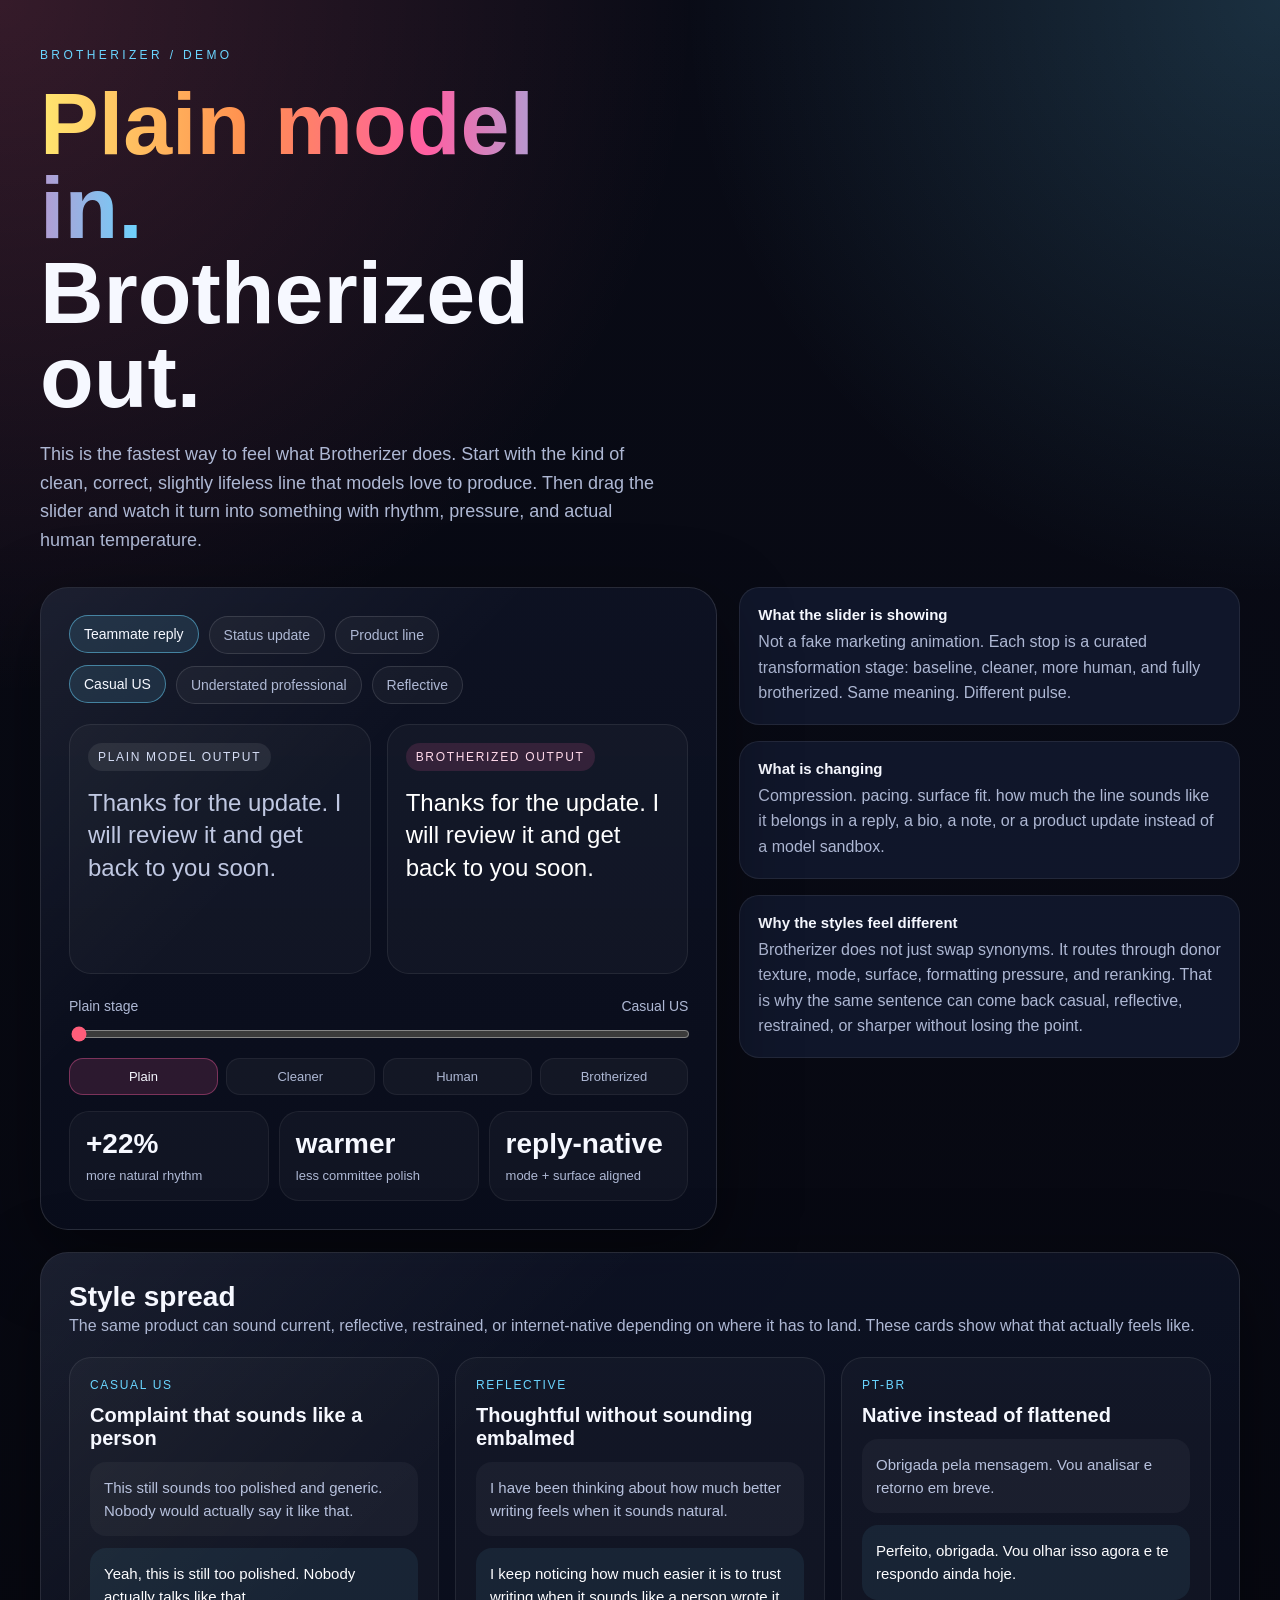
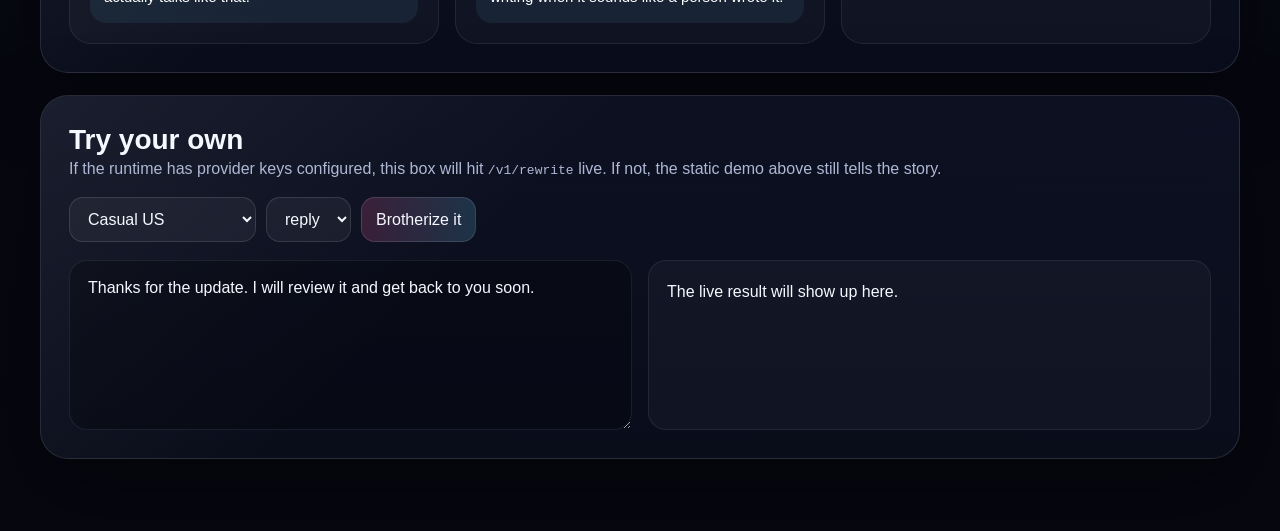
==== brotherizer_assets/demo/index.html @ 646d1b22 "Add a /demo route that shows Brotherizer instead of just describing it Brotherizer had strong docs, " ====
<!doctype html>
<html lang="en">
  <head>
    <meta charset="utf-8" />
    <meta name="viewport" content="width=device-width, initial-scale=1" />
    <title>Brotherizer Demo</title>
    <style>
      :root {
        --bg: #080914;
        --panel: rgba(14, 19, 37, 0.86);
        --panel-2: rgba(20, 28, 52, 0.72);
        --line: rgba(255, 255, 255, 0.12);
        --text: #f6f8ff;
        --muted: #aeb8d4;
        --warm: #ff9a47;
        --hot: #ff5d7a;
        --cool: #6ad5ff;
        --lime: #9ff59f;
        --shadow: 0 24px 80px rgba(0, 0, 0, 0.4);
      }

      * {
        box-sizing: border-box;
      }

      body {
        margin: 0;
        font-family: "Avenir Next", "Segoe UI Variable", "SF Pro Display", sans-serif;
        color: var(--text);
        background:
          radial-gradient(circle at top left, rgba(255, 99, 132, 0.18), transparent 28%),
          radial-gradient(circle at top right, rgba(106, 213, 255, 0.18), transparent 24%),
          linear-gradient(180deg, #090b16 0%, #06070f 100%);
        min-height: 100vh;
      }

      .shell {
        width: min(1200px, calc(100vw - 32px));
        margin: 0 auto;
        padding: 48px 0 72px;
      }

      .hero {
        display: grid;
        gap: 20px;
        margin-bottom: 32px;
      }

      .eyebrow {
        letter-spacing: 0.28em;
        text-transform: uppercase;
        font-size: 12px;
        color: var(--cool);
      }

      h1 {
        font-size: clamp(42px, 7vw, 88px);
        line-height: 0.96;
        margin: 0;
        max-width: 11ch;
      }

      .gradient {
        background: linear-gradient(90deg, #ffe66f 0%, #ff8f4f 35%, #ff5fa2 65%, #6ad5ff 100%);
        -webkit-background-clip: text;
        background-clip: text;
        color: transparent;
      }

      .lede {
        max-width: 62ch;
        color: var(--muted);
        font-size: 18px;
        line-height: 1.6;
        margin: 0;
      }

      .grid {
        display: grid;
        gap: 22px;
      }

      .hero-grid {
        grid-template-columns: 1.15fr 0.85fr;
        align-items: start;
      }

      .panel {
        position: relative;
        overflow: hidden;
        background: linear-gradient(180deg, var(--panel) 0%, rgba(10, 14, 28, 0.94) 100%);
        border: 1px solid var(--line);
        border-radius: 28px;
        box-shadow: var(--shadow);
      }

      .panel::before {
        content: "";
        position: absolute;
        inset: 0;
        background: linear-gradient(135deg, rgba(255,255,255,0.06), transparent 38%);
        pointer-events: none;
      }

      .panel-body {
        position: relative;
        padding: 28px;
        z-index: 1;
      }

      .toolbar,
      .style-row,
      .metrics,
      .playground-controls {
        display: flex;
        flex-wrap: wrap;
        gap: 10px;
      }

      .chip {
        border: 1px solid var(--line);
        background: rgba(255,255,255,0.04);
        color: var(--muted);
        padding: 10px 14px;
        border-radius: 999px;
        font-size: 14px;
        cursor: pointer;
        transition: 160ms ease;
      }

      .chip:hover,
      .chip.active {
        color: var(--text);
        border-color: rgba(106, 213, 255, 0.5);
        background: rgba(106, 213, 255, 0.12);
        transform: translateY(-1px);
      }

      .comparison {
        display: grid;
        grid-template-columns: repeat(2, minmax(0, 1fr));
        gap: 16px;
        margin-top: 20px;
      }

      .copy-card {
        min-height: 250px;
        border: 1px solid rgba(255,255,255,0.08);
        background: rgba(255,255,255,0.03);
        border-radius: 22px;
        padding: 18px;
      }

      .copy-label {
        display: inline-block;
        padding: 7px 10px;
        border-radius: 999px;
        font-size: 12px;
        text-transform: uppercase;
        letter-spacing: 0.14em;
        margin-bottom: 16px;
      }

      .copy-label.before {
        background: rgba(255,255,255,0.08);
        color: #d5ddf5;
      }

      .copy-label.after {
        background: rgba(255, 95, 162, 0.14);
        color: #ffd9ea;
      }

      .copy-text {
        font-size: 24px;
        line-height: 1.35;
        margin: 0;
        white-space: pre-wrap;
      }

      .copy-text.before {
        color: #c0c8e2;
      }

      .copy-text.after {
        color: #ffffff;
      }

      .stage-wrap {
        margin-top: 24px;
      }

      .stage-meta {
        display: flex;
        justify-content: space-between;
        align-items: center;
        gap: 16px;
        margin-bottom: 10px;
        font-size: 14px;
        color: var(--muted);
      }

      input[type="range"] {
        width: 100%;
        accent-color: var(--hot);
      }

      .stage-pills {
        display: grid;
        grid-template-columns: repeat(4, minmax(0, 1fr));
        gap: 8px;
        margin-top: 12px;
      }

      .stage-pill {
        text-align: center;
        padding: 10px 8px;
        border-radius: 14px;
        background: rgba(255,255,255,0.04);
        border: 1px solid rgba(255,255,255,0.06);
        color: var(--muted);
        font-size: 13px;
      }

      .stage-pill.active {
        color: var(--text);
        background: rgba(255, 95, 162, 0.14);
        border-color: rgba(255, 95, 162, 0.38);
      }

      .metrics {
        margin-top: 16px;
      }

      .metric {
        flex: 1 1 0;
        min-width: 120px;
        padding: 16px;
        border-radius: 20px;
        background: rgba(255,255,255,0.03);
        border: 1px solid rgba(255,255,255,0.06);
      }

      .metric strong {
        display: block;
        font-size: 28px;
        margin-bottom: 6px;
        color: var(--text);
      }

      .metric span {
        color: var(--muted);
        font-size: 13px;
      }

      .aside-copy {
        display: grid;
        gap: 16px;
      }

      .aside-copy h2,
      .gallery h2,
      .playground h2 {
        margin: 0;
        font-size: 28px;
      }

      .aside-copy p,
      .gallery p,
      .playground p {
        margin: 0;
        color: var(--muted);
        line-height: 1.6;
      }

      .signal-card {
        padding: 18px;
        border-radius: 20px;
        background: var(--panel-2);
        border: 1px solid rgba(255,255,255,0.08);
      }

      .signal-card strong {
        display: block;
        font-size: 15px;
        margin-bottom: 6px;
      }

      .gallery-grid {
        display: grid;
        grid-template-columns: repeat(3, minmax(0, 1fr));
        gap: 16px;
        margin-top: 18px;
      }

      .gallery-card {
        padding: 20px;
        border-radius: 22px;
        border: 1px solid rgba(255,255,255,0.08);
        background: rgba(255,255,255,0.03);
      }

      .gallery-card .mode {
        color: var(--cool);
        text-transform: uppercase;
        letter-spacing: 0.14em;
        font-size: 12px;
      }

      .gallery-card h3 {
        margin: 12px 0 10px;
        font-size: 20px;
      }

      .gallery-card .baseline,
      .gallery-card .result {
        padding: 14px;
        border-radius: 16px;
        margin-top: 12px;
        font-size: 15px;
        line-height: 1.55;
      }

      .gallery-card .baseline {
        background: rgba(255,255,255,0.04);
        color: #b7c1dd;
      }

      .gallery-card .result {
        background: rgba(106, 213, 255, 0.08);
        color: #fdfdff;
      }

      .playground-grid {
        display: grid;
        grid-template-columns: 1fr 1fr;
        gap: 16px;
        margin-top: 18px;
      }

      textarea {
        width: 100%;
        min-height: 170px;
        resize: vertical;
        padding: 18px;
        border-radius: 18px;
        border: 1px solid rgba(255,255,255,0.08);
        background: rgba(0,0,0,0.24);
        color: var(--text);
        font: inherit;
      }

      select,
      button {
        border-radius: 14px;
        border: 1px solid rgba(255,255,255,0.12);
        background: rgba(255,255,255,0.05);
        color: var(--text);
        padding: 12px 14px;
        font: inherit;
      }

      button {
        background: linear-gradient(90deg, rgba(255,95,162,0.18), rgba(106,213,255,0.18));
        cursor: pointer;
      }

      button:hover {
        transform: translateY(-1px);
      }

      .playground-output {
        min-height: 170px;
        padding: 18px;
        border-radius: 18px;
        border: 1px solid rgba(255,255,255,0.08);
        background: rgba(255,255,255,0.03);
        white-space: pre-wrap;
        line-height: 1.6;
      }

      .flash {
        animation: pulse 320ms ease;
      }

      @keyframes pulse {
        0% { transform: translateY(6px); opacity: 0.45; }
        100% { transform: translateY(0); opacity: 1; }
      }

      @media (max-width: 980px) {
        .hero-grid,
        .comparison,
        .playground-grid,
        .gallery-grid {
          grid-template-columns: 1fr;
        }

        .shell {
          width: min(100vw - 20px, 100%);
          padding: 28px 0 56px;
        }
      }
    </style>
  </head>
  <body>
    <main class="shell">
      <section class="hero">
        <div class="eyebrow">Brotherizer / Demo</div>
        <h1><span class="gradient">Plain model in.</span> Brotherized out.</h1>
        <p class="lede">
          This is the fastest way to feel what Brotherizer does. Start with the kind of clean, correct, slightly lifeless line that models love to produce. Then drag the slider and watch it turn into something with rhythm, pressure, and actual human temperature.
        </p>
      </section>

      <section class="grid hero-grid">
        <article class="panel">
          <div class="panel-body">
            <div class="toolbar" id="example-tabs"></div>
            <div class="style-row" id="style-tabs" style="margin-top: 12px;"></div>

            <div class="comparison">
              <div class="copy-card">
                <span class="copy-label before">Plain model output</span>
                <p class="copy-text before" id="before-text"></p>
              </div>
              <div class="copy-card">
                <span class="copy-label after">Brotherized output</span>
                <p class="copy-text after flash" id="after-text"></p>
              </div>
            </div>

            <div class="stage-wrap">
              <div class="stage-meta">
                <span id="stage-label">Stage 1 / 4</span>
                <span id="style-caption">Casual US</span>
              </div>
              <input id="intensity" type="range" min="0" max="3" step="1" value="0" />
              <div class="stage-pills" id="stage-pills"></div>
            </div>

            <div class="metrics">
              <div class="metric">
                <strong id="metric-rhythm">+18%</strong>
                <span>more natural rhythm</span>
              </div>
              <div class="metric">
                <strong id="metric-heat">warmer</strong>
                <span>less committee polish</span>
              </div>
              <div class="metric">
                <strong id="metric-style">on-voice</strong>
                <span>mode + surface aligned</span>
              </div>
            </div>
          </div>
        </article>

        <aside class="aside-copy">
          <div class="signal-card">
            <strong>What the slider is showing</strong>
            <p>Not a fake marketing animation. Each stop is a curated transformation stage: baseline, cleaner, more human, and fully brotherized. Same meaning. Different pulse.</p>
          </div>
          <div class="signal-card">
            <strong>What is changing</strong>
            <p>Compression. pacing. surface fit. how much the line sounds like it belongs in a reply, a bio, a note, or a product update instead of a model sandbox.</p>
          </div>
          <div class="signal-card">
            <strong>Why the styles feel different</strong>
            <p>Brotherizer does not just swap synonyms. It routes through donor texture, mode, surface, formatting pressure, and reranking. That is why the same sentence can come back casual, reflective, restrained, or sharper without losing the point.</p>
          </div>
        </aside>
      </section>

      <section class="panel gallery" style="margin-top: 22px;">
        <div class="panel-body">
          <h2>Style spread</h2>
          <p>The same product can sound current, reflective, restrained, or internet-native depending on where it has to land. These cards show what that actually feels like.</p>
          <div class="gallery-grid" id="gallery-grid"></div>
        </div>
      </section>

      <section class="panel playground" style="margin-top: 22px;">
        <div class="panel-body">
          <h2>Try your own</h2>
          <p>If the runtime has provider keys configured, this box will hit <code>/v1/rewrite</code> live. If not, the static demo above still tells the story.</p>
          <div class="playground-controls" style="margin-top: 16px;">
            <select id="playground-mode">
              <option value="casual_us_human_mode">Casual US</option>
              <option value="en_reflective_human_mode">Reflective English</option>
              <option value="british_professional_human_mode">British Professional</option>
              <option value="ptbr_twitter_mode">PT-BR Twitter</option>
            </select>
            <select id="playground-surface">
              <option value="reply">reply</option>
              <option value="post">post</option>
              <option value="note">note</option>
              <option value="bio">bio</option>
            </select>
            <button id="playground-submit">Brotherize it</button>
          </div>
          <div class="playground-grid">
            <textarea id="playground-input">Thanks for the update. I will review it and get back to you soon.</textarea>
            <div class="playground-output" id="playground-output">The live result will show up here.</div>
          </div>
        </div>
      </section>
    </main>

    <script>
      const DEMOS = [
        {
          id: "reply",
          label: "Teammate reply",
          styles: {
            casual: {
              label: "Casual US",
              metrics: ["+22%", "warmer", "reply-native"],
              stages: [
                "Thanks for the update. I will review it and get back to you soon.",
                "Thanks for the update. I'll review it and get back to you soon.",
                "Thanks for sending that over. I'll take a look and get back to you today.",
                "Got it, thanks. I'll dig in and circle back with something useful today."
              ]
            },
            pro: {
              label: "Understated professional",
              metrics: ["+11%", "calmer", "cleaner"],
              stages: [
                "Thanks for the update. I will review it and get back to you soon.",
                "Thanks for the update. I'll review it and get back to you shortly.",
                "Thanks for sending this through. I'll review it and come back with a clear response shortly.",
                "Thanks for sending this over. I'll take a proper look and come back with something clear and useful shortly."
              ]
            },
            reflective: {
              label: "Reflective",
              metrics: ["+15%", "softer", "note-like"],
              stages: [
                "Thanks for the update. I will review it and get back to you soon.",
                "Thanks for the update. I'll sit with it for a bit and come back to you soon.",
                "Thanks for sending this through. I'll spend a little time with it and come back to you properly.",
                "Thanks for sending this over. I'll spend some time with it and come back once I've got something more considered."
              ]
            }
          }
        },
        {
          id: "status",
          label: "Status update",
          styles: {
            pro: {
              label: "Professional",
              metrics: ["+14%", "clearer", "leadership-safe"],
              stages: [
                "The project is progressing as expected and remains on schedule.",
                "The project is progressing on schedule and remains in good shape.",
                "We're on track, and the next milestone is still where we expected it to be.",
                "Progress is steady, and nothing has moved the timeline off course."
              ]
            },
            casual: {
              label: "Direct",
              metrics: ["+19%", "sharper", "less brochure"],
              stages: [
                "The project is progressing as expected and remains on schedule.",
                "The project is moving fine and it's still on schedule.",
                "We're still on track. Nothing has really knocked the timeline around.",
                "We're on track, and the timeline still looks clean."
              ]
            },
            reflective: {
              label: "Reflective",
              metrics: ["+10%", "warmer", "less corporate"],
              stages: [
                "The project is progressing as expected and remains on schedule.",
                "The project is moving the way we hoped, and the schedule is still holding.",
                "The work is moving well, and the timeline still feels steady.",
                "There's a good rhythm to it right now, and the schedule is still holding together."
              ]
            }
          }
        },
        {
          id: "product",
          label: "Product line",
          styles: {
            casual: {
              label: "Product punch",
              metrics: ["+26%", "more alive", "demo-ready"],
              stages: [
                "This tool helps improve text quality across different use cases.",
                "This tool helps text read better across different use cases.",
                "Brotherizer helps text sound less generic and more like someone actually meant it.",
                "It takes the sentence that felt a little dead and gives it a pulse again."
              ]
            },
            pro: {
              label: "Professional",
              metrics: ["+17%", "clearer", "buyer-safe"],
              stages: [
                "This tool helps improve text quality across different use cases.",
                "This tool helps improve how text reads across different use cases.",
                "Brotherizer helps text sound less generic and more deliberate across the surfaces that matter.",
                "Same meaning. Better voice. Less committee, more human."
              ]
            },
            ptbr: {
              label: "PT-BR",
              metrics: ["+24%", "mais vivo", "mais nativo"],
              stages: [
                "Esta ferramenta ajuda a melhorar a qualidade do texto em diferentes contextos.",
                "Essa ferramenta ajuda o texto a soar melhor em diferentes contextos.",
                "O Brotherizer faz o texto soar menos generico e mais como algo que alguem realmente quis dizer.",
                "Mesma ideia. Mais voz. Menos cara de comite, mais cara de gente."
              ]
            }
          }
        }
      ];

      const GALLERY = [
        {
          mode: "Casual US",
          title: "Complaint that sounds like a person",
          baseline: "This still sounds too polished and generic. Nobody would actually say it like that.",
          result: "Yeah, this is still too polished. Nobody actually talks like that."
        },
        {
          mode: "Reflective",
          title: "Thoughtful without sounding embalmed",
          baseline: "I have been thinking about how much better writing feels when it sounds natural.",
          result: "I keep noticing how much easier it is to trust writing when it sounds like a person wrote it."
        },
        {
          mode: "PT-BR",
          title: "Native instead of flattened",
          baseline: "Obrigada pela mensagem. Vou analisar e retorno em breve.",
          result: "Perfeito, obrigada. Vou olhar isso agora e te respondo ainda hoje."
        }
      ];

      const stageNames = ["Plain", "Cleaner", "Human", "Brotherized"];
      let exampleIndex = 0;
      let styleKey = "casual";
      let stageIndex = 0;

      const exampleTabs = document.getElementById("example-tabs");
      const styleTabs = document.getElementById("style-tabs");
      const beforeText = document.getElementById("before-text");
      const afterText = document.getElementById("after-text");
      const slider = document.getElementById("intensity");
      const stageLabel = document.getElementById("stage-label");
      const styleCaption = document.getElementById("style-caption");
      const stagePills = document.getElementById("stage-pills");
      const galleryGrid = document.getElementById("gallery-grid");
      const metricRhythm = document.getElementById("metric-rhythm");
      const metricHeat = document.getElementById("metric-heat");
      const metricStyle = document.getElementById("metric-style");

      function renderExampleTabs() {
        exampleTabs.innerHTML = "";
        DEMOS.forEach((demo, index) => {
          const button = document.createElement("button");
          button.className = "chip" + (index === exampleIndex ? " active" : "");
          button.textContent = demo.label;
          button.onclick = () => {
            exampleIndex = index;
            styleKey = Object.keys(DEMOS[exampleIndex].styles)[0];
            stageIndex = 0;
            slider.value = "0";
            render();
          };
          exampleTabs.appendChild(button);
        });
      }

      function renderStyleTabs() {
        styleTabs.innerHTML = "";
        const styles = DEMOS[exampleIndex].styles;
        Object.entries(styles).forEach(([key, value]) => {
          const button = document.createElement("button");
          button.className = "chip" + (key === styleKey ? " active" : "");
          button.textContent = value.label;
          button.onclick = () => {
            styleKey = key;
            stageIndex = 0;
            slider.value = "0";
            render();
          };
          styleTabs.appendChild(button);
        });
      }

      function renderStagePills() {
        stagePills.innerHTML = "";
        stageNames.forEach((name, index) => {
          const div = document.createElement("div");
          div.className = "stage-pill" + (index === stageIndex ? " active" : "");
          div.textContent = name;
          stagePills.appendChild(div);
        });
      }

      function renderGallery() {
        galleryGrid.innerHTML = "";
        GALLERY.forEach((card) => {
          const article = document.createElement("article");
          article.className = "gallery-card";
          article.innerHTML = `
            <div class="mode">${card.mode}</div>
            <h3>${card.title}</h3>
            <div class="baseline">${card.baseline}</div>
            <div class="result">${card.result}</div>
          `;
          galleryGrid.appendChild(article);
        });
      }

      function render() {
        const demo = DEMOS[exampleIndex];
        const style = demo.styles[styleKey];
        const baseline = style.stages[0];
        const current = style.stages[stageIndex];

        renderExampleTabs();
        renderStyleTabs();
        renderStagePills();
        beforeText.textContent = baseline;
        afterText.classList.remove("flash");
        void afterText.offsetWidth;
        afterText.textContent = current;
        afterText.classList.add("flash");
        stageLabel.textContent = `${stageNames[stageIndex]} stage`;
        styleCaption.textContent = style.label;
        metricRhythm.textContent = style.metrics[0];
        metricHeat.textContent = style.metrics[1];
        metricStyle.textContent = style.metrics[2];
      }

      slider.addEventListener("input", (event) => {
        stageIndex = Number(event.target.value);
        render();
      });

      renderGallery();
      render();

      const submit = document.getElementById("playground-submit");
      const input = document.getElementById("playground-input");
      const mode = document.getElementById("playground-mode");
      const surface = document.getElementById("playground-surface");
      const output = document.getElementById("playground-output");

      submit.addEventListener("click", async () => {
        output.textContent = "Brotherizing...";
        try {
          const response = await fetch("/v1/rewrite", {
            method: "POST",
            headers: { "Content-Type": "application/json" },
            body: JSON.stringify({
              text: input.value,
              mode: mode.value,
              surface_mode: surface.value,
              candidate_count: 3,
              use_xai_judge: false
            })
          });
          const data = await response.json();
          if (!response.ok) {
            output.textContent = data?.error?.message || "Live Brotherizer call failed.";
            return;
          }
          output.textContent = data.winner?.text || "No rewrite returned.";
        } catch (error) {
          output.textContent = "Live rewrite unavailable right now. The curated demo above still shows the product shape.";
        }
      });
    </script>
  </body>
</html>
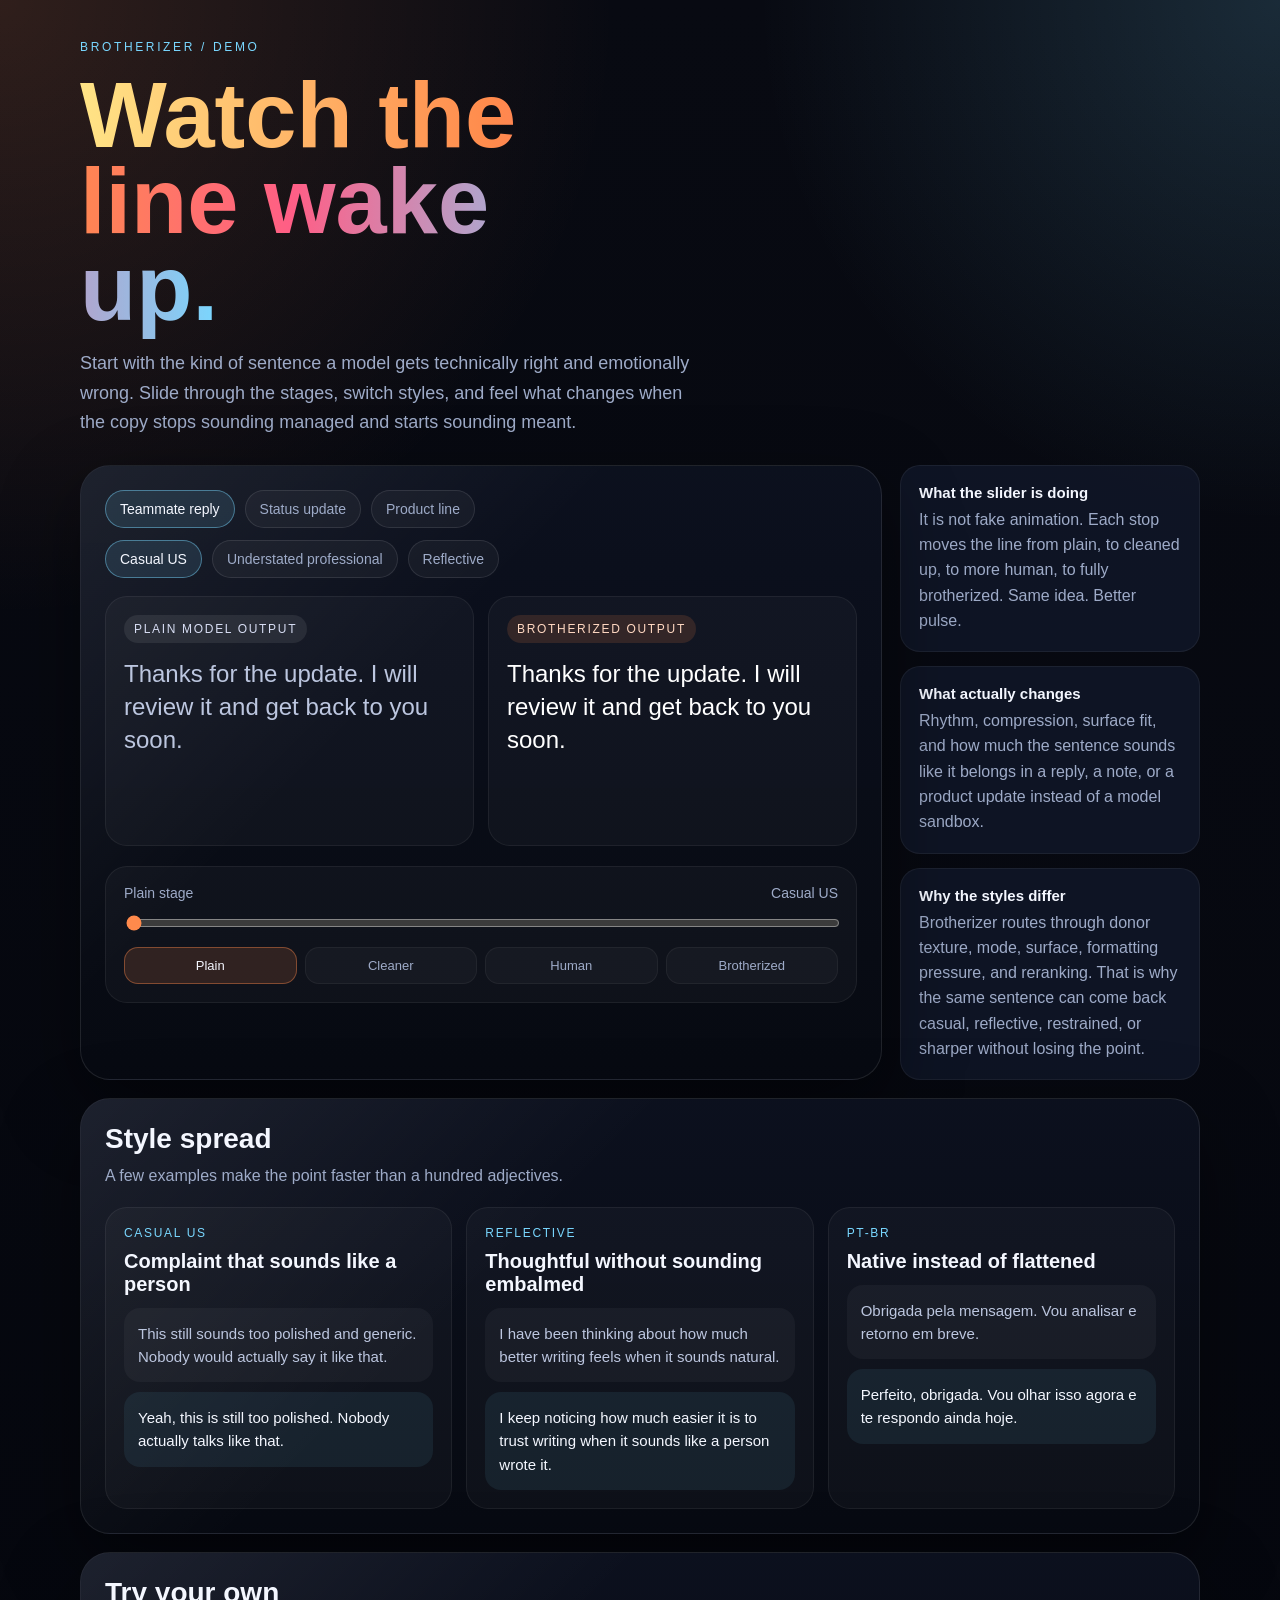
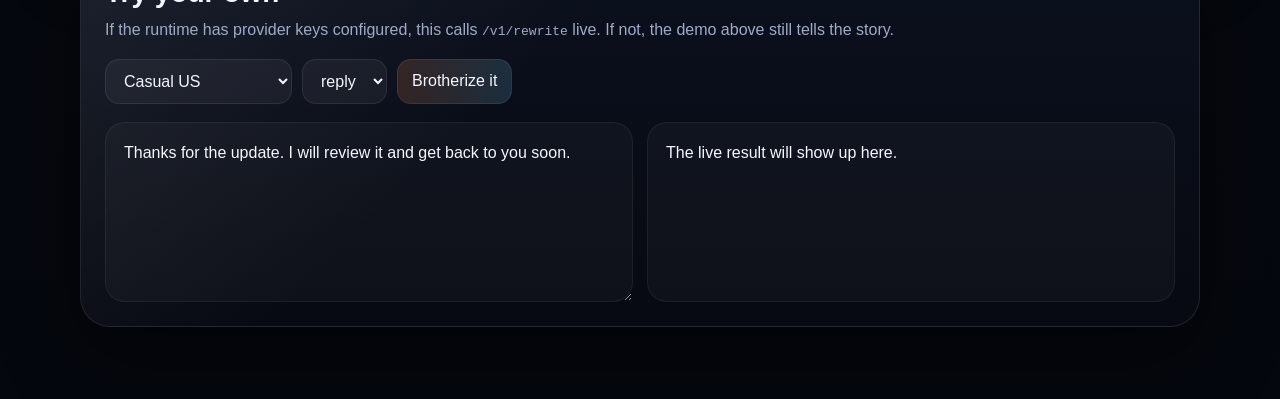
==== commit ad8a3a60: "Simplify the /demo page so the product point lands faster The first /demo shipped the right ideas, b" ====
--- a/brotherizer_assets/demo/index.html
+++ b/brotherizer_assets/demo/index.html
@@ -6,62 +6,64 @@
     <title>Brotherizer Demo</title>
     <style>
       :root {
-        --bg: #080914;
-        --panel: rgba(14, 19, 37, 0.86);
-        --panel-2: rgba(20, 28, 52, 0.72);
-        --line: rgba(255, 255, 255, 0.12);
-        --text: #f6f8ff;
-        --muted: #aeb8d4;
-        --warm: #ff9a47;
-        --hot: #ff5d7a;
-        --cool: #6ad5ff;
-        --lime: #9ff59f;
-        --shadow: 0 24px 80px rgba(0, 0, 0, 0.4);
+        --bg: #070a12;
+        --panel: rgba(13, 18, 32, 0.9);
+        --panel-soft: rgba(18, 25, 44, 0.74);
+        --line: rgba(255, 255, 255, 0.1);
+        --text: #f4f7ff;
+        --muted: #9eabc8;
+        --warm: #ff8a4c;
+        --cool: #79d7ff;
+        --glow: rgba(121, 215, 255, 0.16);
+        --shadow: 0 28px 80px rgba(0, 0, 0, 0.42);
       }
 
       * {
         box-sizing: border-box;
       }
 
+      html, body {
+        margin: 0;
+        min-height: 100%;
+      }
+
       body {
-        margin: 0;
         font-family: "Avenir Next", "Segoe UI Variable", "SF Pro Display", sans-serif;
         color: var(--text);
         background:
-          radial-gradient(circle at top left, rgba(255, 99, 132, 0.18), transparent 28%),
-          radial-gradient(circle at top right, rgba(106, 213, 255, 0.18), transparent 24%),
-          linear-gradient(180deg, #090b16 0%, #06070f 100%);
-        min-height: 100vh;
+          radial-gradient(circle at top left, rgba(255, 138, 76, 0.16), transparent 26%),
+          radial-gradient(circle at top right, rgba(121, 215, 255, 0.16), transparent 22%),
+          linear-gradient(180deg, #080a12 0%, #05070e 100%);
       }
 
       .shell {
-        width: min(1200px, calc(100vw - 32px));
+        width: min(1120px, calc(100vw - 24px));
         margin: 0 auto;
-        padding: 48px 0 72px;
+        padding: 40px 0 72px;
       }
 
       .hero {
         display: grid;
-        gap: 20px;
-        margin-bottom: 32px;
+        gap: 18px;
+        margin-bottom: 28px;
       }
 
       .eyebrow {
-        letter-spacing: 0.28em;
         text-transform: uppercase;
+        letter-spacing: 0.22em;
         font-size: 12px;
         color: var(--cool);
       }
 
       h1 {
-        font-size: clamp(42px, 7vw, 88px);
-        line-height: 0.96;
         margin: 0;
-        max-width: 11ch;
+        max-width: 10ch;
+        font-size: clamp(46px, 8vw, 92px);
+        line-height: 0.94;
       }
 
       .gradient {
-        background: linear-gradient(90deg, #ffe66f 0%, #ff8f4f 35%, #ff5fa2 65%, #6ad5ff 100%);
+        background: linear-gradient(90deg, #ffe486 0%, #ff8a4c 42%, #ff5e86 66%, #79d7ff 100%);
         -webkit-background-clip: text;
         background-clip: text;
         color: transparent;
@@ -69,28 +71,24 @@
 
       .lede {
         max-width: 62ch;
+        margin: 0;
         color: var(--muted);
         font-size: 18px;
-        line-height: 1.6;
-        margin: 0;
-      }
-
-      .grid {
+        line-height: 1.62;
+      }
+
+      .deck {
         display: grid;
-        gap: 22px;
-      }
-
-      .hero-grid {
-        grid-template-columns: 1.15fr 0.85fr;
-        align-items: start;
+        grid-template-columns: minmax(0, 1fr) 300px;
+        gap: 18px;
       }
 
       .panel {
         position: relative;
         overflow: hidden;
-        background: linear-gradient(180deg, var(--panel) 0%, rgba(10, 14, 28, 0.94) 100%);
+        border-radius: 30px;
         border: 1px solid var(--line);
-        border-radius: 28px;
+        background: linear-gradient(180deg, var(--panel) 0%, rgba(7, 10, 18, 0.98) 100%);
         box-shadow: var(--shadow);
       }
 
@@ -98,19 +96,18 @@
         content: "";
         position: absolute;
         inset: 0;
-        background: linear-gradient(135deg, rgba(255,255,255,0.06), transparent 38%);
+        background: linear-gradient(135deg, rgba(255,255,255,0.07), transparent 38%);
         pointer-events: none;
       }
 
       .panel-body {
         position: relative;
-        padding: 28px;
         z-index: 1;
+        padding: 24px;
       }
 
       .toolbar,
       .style-row,
-      .metrics,
       .playground-controls {
         display: flex;
         flex-wrap: wrap;
@@ -125,87 +122,89 @@
         border-radius: 999px;
         font-size: 14px;
         cursor: pointer;
-        transition: 160ms ease;
-      }
-
-      .chip:hover,
-      .chip.active {
+        transition: 180ms ease;
+      }
+
+      .chip.active,
+      .chip:hover {
         color: var(--text);
-        border-color: rgba(106, 213, 255, 0.5);
-        background: rgba(106, 213, 255, 0.12);
-        transform: translateY(-1px);
+        border-color: rgba(121, 215, 255, 0.45);
+        background: rgba(121, 215, 255, 0.12);
       }
 
       .comparison {
         display: grid;
         grid-template-columns: repeat(2, minmax(0, 1fr));
-        gap: 16px;
-        margin-top: 20px;
+        gap: 14px;
+        margin-top: 18px;
       }
 
       .copy-card {
         min-height: 250px;
-        border: 1px solid rgba(255,255,255,0.08);
+        padding: 18px;
+        border-radius: 22px;
         background: rgba(255,255,255,0.03);
-        border-radius: 22px;
-        padding: 18px;
+        border: 1px solid rgba(255,255,255,0.06);
       }
 
       .copy-label {
         display: inline-block;
+        margin-bottom: 14px;
         padding: 7px 10px;
         border-radius: 999px;
         font-size: 12px;
         text-transform: uppercase;
         letter-spacing: 0.14em;
-        margin-bottom: 16px;
-      }
-
-      .copy-label.before {
+      }
+
+      .before-label {
         background: rgba(255,255,255,0.08);
-        color: #d5ddf5;
-      }
-
-      .copy-label.after {
-        background: rgba(255, 95, 162, 0.14);
-        color: #ffd9ea;
+        color: #d7ddf3;
+      }
+
+      .after-label {
+        background: rgba(255, 138, 76, 0.14);
+        color: #ffd8c2;
       }
 
       .copy-text {
+        margin: 0;
         font-size: 24px;
-        line-height: 1.35;
-        margin: 0;
+        line-height: 1.38;
         white-space: pre-wrap;
       }
 
-      .copy-text.before {
-        color: #c0c8e2;
-      }
-
-      .copy-text.after {
-        color: #ffffff;
-      }
-
-      .stage-wrap {
-        margin-top: 24px;
-      }
-
-      .stage-meta {
+      .before-text {
+        color: #bcc6df;
+      }
+
+      .after-text {
+        color: #fff;
+      }
+
+      .slider-wrap {
+        margin-top: 20px;
+        padding: 18px;
+        border-radius: 22px;
+        background: rgba(255,255,255,0.03);
+        border: 1px solid rgba(255,255,255,0.06);
+      }
+
+      .slider-head {
         display: flex;
         justify-content: space-between;
-        align-items: center;
-        gap: 16px;
-        margin-bottom: 10px;
+        gap: 12px;
+        margin-bottom: 12px;
+        color: var(--muted);
         font-size: 14px;
-        color: var(--muted);
       }
 
       input[type="range"] {
         width: 100%;
-        accent-color: var(--hot);
-      }
-
-      .stage-pills {
+        accent-color: var(--warm);
+      }
+
+      .stage-row {
         display: grid;
         grid-template-columns: repeat(4, minmax(0, 1fr));
         gap: 8px;
@@ -213,91 +212,72 @@
       }
 
       .stage-pill {
-        text-align: center;
         padding: 10px 8px;
         border-radius: 14px;
-        background: rgba(255,255,255,0.04);
-        border: 1px solid rgba(255,255,255,0.06);
+        text-align: center;
+        font-size: 13px;
         color: var(--muted);
-        font-size: 13px;
+        background: rgba(255,255,255,0.03);
+        border: 1px solid rgba(255,255,255,0.05);
       }
 
       .stage-pill.active {
         color: var(--text);
-        background: rgba(255, 95, 162, 0.14);
-        border-color: rgba(255, 95, 162, 0.38);
-      }
-
-      .metrics {
-        margin-top: 16px;
-      }
-
-      .metric {
-        flex: 1 1 0;
-        min-width: 120px;
-        padding: 16px;
+        background: rgba(255, 138, 76, 0.14);
+        border-color: rgba(255, 138, 76, 0.4);
+      }
+
+      .note-stack {
+        display: grid;
+        gap: 14px;
+      }
+
+      .mini {
+        padding: 18px;
         border-radius: 20px;
-        background: rgba(255,255,255,0.03);
+        background: var(--panel-soft);
         border: 1px solid rgba(255,255,255,0.06);
       }
 
-      .metric strong {
+      .mini strong {
         display: block;
+        margin-bottom: 6px;
+        font-size: 15px;
+      }
+
+      .mini p {
+        margin: 0;
+        color: var(--muted);
+        line-height: 1.58;
+      }
+
+      .section {
+        margin-top: 18px;
+      }
+
+      .section h2 {
+        margin: 0 0 8px;
         font-size: 28px;
-        margin-bottom: 6px;
-        color: var(--text);
-      }
-
-      .metric span {
-        color: var(--muted);
-        font-size: 13px;
-      }
-
-      .aside-copy {
-        display: grid;
-        gap: 16px;
-      }
-
-      .aside-copy h2,
-      .gallery h2,
-      .playground h2 {
-        margin: 0;
-        font-size: 28px;
-      }
-
-      .aside-copy p,
-      .gallery p,
-      .playground p {
+      }
+
+      .section p {
         margin: 0;
         color: var(--muted);
         line-height: 1.6;
       }
 
-      .signal-card {
-        padding: 18px;
-        border-radius: 20px;
-        background: var(--panel-2);
-        border: 1px solid rgba(255,255,255,0.08);
-      }
-
-      .signal-card strong {
-        display: block;
-        font-size: 15px;
-        margin-bottom: 6px;
-      }
-
-      .gallery-grid {
+      .gallery {
         display: grid;
         grid-template-columns: repeat(3, minmax(0, 1fr));
-        gap: 16px;
+        gap: 14px;
         margin-top: 18px;
       }
 
       .gallery-card {
-        padding: 20px;
+        padding: 18px;
         border-radius: 22px;
-        border: 1px solid rgba(255,255,255,0.08);
         background: rgba(255,255,255,0.03);
+        border: 1px solid rgba(255,255,255,0.06);
       }
 
       .gallery-card .mode {
@@ -308,91 +288,85 @@
       }
 
       .gallery-card h3 {
-        margin: 12px 0 10px;
+        margin: 10px 0 12px;
         font-size: 20px;
       }
 
-      .gallery-card .baseline,
-      .gallery-card .result {
+      .baseline,
+      .result {
+        margin-top: 10px;
         padding: 14px;
         border-radius: 16px;
-        margin-top: 12px;
+        line-height: 1.55;
         font-size: 15px;
-        line-height: 1.55;
-      }
-
-      .gallery-card .baseline {
+      }
+
+      .baseline {
         background: rgba(255,255,255,0.04);
-        color: #b7c1dd;
-      }
-
-      .gallery-card .result {
-        background: rgba(106, 213, 255, 0.08);
-        color: #fdfdff;
+        color: #bcc6df;
+      }
+
+      .result {
+        background: rgba(121, 215, 255, 0.08);
       }
 
       .playground-grid {
         display: grid;
-        grid-template-columns: 1fr 1fr;
-        gap: 16px;
+        grid-template-columns: repeat(2, minmax(0, 1fr));
+        gap: 14px;
         margin-top: 18px;
+      }
+
+      textarea,
+      .playground-output {
+        min-height: 180px;
+        padding: 18px;
+        border-radius: 20px;
+        border: 1px solid rgba(255,255,255,0.06);
+        background: rgba(255,255,255,0.03);
+        font: inherit;
+        line-height: 1.55;
       }
 
       textarea {
         width: 100%;
-        min-height: 170px;
         resize: vertical;
-        padding: 18px;
-        border-radius: 18px;
+        color: var(--text);
+      }
+
+      .playground-output {
+        white-space: pre-wrap;
+      }
+
+      select,
+      button {
+        padding: 12px 14px;
+        border-radius: 14px;
         border: 1px solid rgba(255,255,255,0.08);
-        background: rgba(0,0,0,0.24);
+        background: rgba(255,255,255,0.05);
         color: var(--text);
         font: inherit;
       }
 
-      select,
       button {
-        border-radius: 14px;
-        border: 1px solid rgba(255,255,255,0.12);
-        background: rgba(255,255,255,0.05);
-        color: var(--text);
-        padding: 12px 14px;
-        font: inherit;
-      }
-
-      button {
-        background: linear-gradient(90deg, rgba(255,95,162,0.18), rgba(106,213,255,0.18));
+        background: linear-gradient(90deg, rgba(255,138,76,0.16), rgba(121,215,255,0.16));
         cursor: pointer;
       }
 
-      button:hover {
-        transform: translateY(-1px);
-      }
-
-      .playground-output {
-        min-height: 170px;
-        padding: 18px;
-        border-radius: 18px;
-        border: 1px solid rgba(255,255,255,0.08);
-        background: rgba(255,255,255,0.03);
-        white-space: pre-wrap;
-        line-height: 1.6;
-      }
-
       .flash {
-        animation: pulse 320ms ease;
-      }
-
-      @keyframes pulse {
-        0% { transform: translateY(6px); opacity: 0.45; }
+        animation: drift 280ms ease;
+      }
+
+      @keyframes drift {
+        0% { transform: translateY(8px); opacity: 0.45; }
         100% { transform: translateY(0); opacity: 1; }
       }
 
       @media (max-width: 980px) {
-        .hero-grid,
+        .deck,
         .comparison,
-        .playground-grid,
-        .gallery-grid {
+        .gallery,
+        .playground-grid {
           grid-template-columns: 1fr;
         }
 
@@ -407,13 +381,13 @@
     <main class="shell">
       <section class="hero">
         <div class="eyebrow">Brotherizer / Demo</div>
-        <h1><span class="gradient">Plain model in.</span> Brotherized out.</h1>
+        <h1><span class="gradient">Watch the line wake up.</span></h1>
         <p class="lede">
-          This is the fastest way to feel what Brotherizer does. Start with the kind of clean, correct, slightly lifeless line that models love to produce. Then drag the slider and watch it turn into something with rhythm, pressure, and actual human temperature.
+          Start with the kind of sentence a model gets technically right and emotionally wrong. Slide through the stages, switch styles, and feel what changes when the copy stops sounding managed and starts sounding meant.
         </p>
       </section>
 
-      <section class="grid hero-grid">
+      <section class="deck">
         <article class="panel">
           <div class="panel-body">
             <div class="toolbar" id="example-tabs"></div>
@@ -421,69 +395,54 @@
 
             <div class="comparison">
               <div class="copy-card">
-                <span class="copy-label before">Plain model output</span>
-                <p class="copy-text before" id="before-text"></p>
+                <span class="copy-label before-label">Plain model output</span>
+                <p class="copy-text before-text" id="before-text"></p>
               </div>
               <div class="copy-card">
-                <span class="copy-label after">Brotherized output</span>
-                <p class="copy-text after flash" id="after-text"></p>
+                <span class="copy-label after-label">Brotherized output</span>
+                <p class="copy-text after-text flash" id="after-text"></p>
               </div>
             </div>
 
-            <div class="stage-wrap">
-              <div class="stage-meta">
-                <span id="stage-label">Stage 1 / 4</span>
+            <div class="slider-wrap">
+              <div class="slider-head">
+                <span id="stage-label">Plain stage</span>
                 <span id="style-caption">Casual US</span>
               </div>
               <input id="intensity" type="range" min="0" max="3" step="1" value="0" />
-              <div class="stage-pills" id="stage-pills"></div>
-            </div>
-
-            <div class="metrics">
-              <div class="metric">
-                <strong id="metric-rhythm">+18%</strong>
-                <span>more natural rhythm</span>
-              </div>
-              <div class="metric">
-                <strong id="metric-heat">warmer</strong>
-                <span>less committee polish</span>
-              </div>
-              <div class="metric">
-                <strong id="metric-style">on-voice</strong>
-                <span>mode + surface aligned</span>
-              </div>
+              <div class="stage-row" id="stage-pills"></div>
             </div>
           </div>
         </article>
 
-        <aside class="aside-copy">
-          <div class="signal-card">
-            <strong>What the slider is showing</strong>
-            <p>Not a fake marketing animation. Each stop is a curated transformation stage: baseline, cleaner, more human, and fully brotherized. Same meaning. Different pulse.</p>
+        <aside class="note-stack">
+          <div class="mini">
+            <strong>What the slider is doing</strong>
+            <p>It is not fake animation. Each stop moves the line from plain, to cleaned up, to more human, to fully brotherized. Same idea. Better pulse.</p>
           </div>
-          <div class="signal-card">
-            <strong>What is changing</strong>
-            <p>Compression. pacing. surface fit. how much the line sounds like it belongs in a reply, a bio, a note, or a product update instead of a model sandbox.</p>
+          <div class="mini">
+            <strong>What actually changes</strong>
+            <p>Rhythm, compression, surface fit, and how much the sentence sounds like it belongs in a reply, a note, or a product update instead of a model sandbox.</p>
           </div>
-          <div class="signal-card">
-            <strong>Why the styles feel different</strong>
-            <p>Brotherizer does not just swap synonyms. It routes through donor texture, mode, surface, formatting pressure, and reranking. That is why the same sentence can come back casual, reflective, restrained, or sharper without losing the point.</p>
+          <div class="mini">
+            <strong>Why the styles differ</strong>
+            <p>Brotherizer routes through donor texture, mode, surface, formatting pressure, and reranking. That is why the same sentence can come back casual, reflective, restrained, or sharper without losing the point.</p>
           </div>
         </aside>
       </section>
 
-      <section class="panel gallery" style="margin-top: 22px;">
+      <section class="panel section">
         <div class="panel-body">
           <h2>Style spread</h2>
-          <p>The same product can sound current, reflective, restrained, or internet-native depending on where it has to land. These cards show what that actually feels like.</p>
-          <div class="gallery-grid" id="gallery-grid"></div>
+          <p>A few examples make the point faster than a hundred adjectives.</p>
+          <div class="gallery" id="gallery-grid"></div>
         </div>
       </section>
 
-      <section class="panel playground" style="margin-top: 22px;">
+      <section class="panel section">
         <div class="panel-body">
           <h2>Try your own</h2>
-          <p>If the runtime has provider keys configured, this box will hit <code>/v1/rewrite</code> live. If not, the static demo above still tells the story.</p>
+          <p>If the runtime has provider keys configured, this calls <code>/v1/rewrite</code> live. If not, the demo above still tells the story.</p>
           <div class="playground-controls" style="margin-top: 16px;">
             <select id="playground-mode">
               <option value="casual_us_human_mode">Casual US</option>
@@ -515,7 +474,6 @@
           styles: {
             casual: {
               label: "Casual US",
-              metrics: ["+22%", "warmer", "reply-native"],
               stages: [
                 "Thanks for the update. I will review it and get back to you soon.",
                 "Thanks for the update. I'll review it and get back to you soon.",
@@ -525,7 +483,6 @@
             },
             pro: {
               label: "Understated professional",
-              metrics: ["+11%", "calmer", "cleaner"],
               stages: [
                 "Thanks for the update. I will review it and get back to you soon.",
                 "Thanks for the update. I'll review it and get back to you shortly.",
@@ -535,7 +492,6 @@
             },
             reflective: {
               label: "Reflective",
-              metrics: ["+15%", "softer", "note-like"],
               stages: [
                 "Thanks for the update. I will review it and get back to you soon.",
                 "Thanks for the update. I'll sit with it for a bit and come back to you soon.",
@@ -551,7 +507,6 @@
           styles: {
             pro: {
               label: "Professional",
-              metrics: ["+14%", "clearer", "leadership-safe"],
               stages: [
                 "The project is progressing as expected and remains on schedule.",
                 "The project is progressing on schedule and remains in good shape.",
@@ -561,7 +516,6 @@
             },
             casual: {
               label: "Direct",
-              metrics: ["+19%", "sharper", "less brochure"],
               stages: [
                 "The project is progressing as expected and remains on schedule.",
                 "The project is moving fine and it's still on schedule.",
@@ -571,7 +525,6 @@
             },
             reflective: {
               label: "Reflective",
-              metrics: ["+10%", "warmer", "less corporate"],
               stages: [
                 "The project is progressing as expected and remains on schedule.",
                 "The project is moving the way we hoped, and the schedule is still holding.",
@@ -587,7 +540,6 @@
           styles: {
             casual: {
               label: "Product punch",
-              metrics: ["+26%", "more alive", "demo-ready"],
               stages: [
                 "This tool helps improve text quality across different use cases.",
                 "This tool helps text read better across different use cases.",
@@ -597,7 +549,6 @@
             },
             pro: {
               label: "Professional",
-              metrics: ["+17%", "clearer", "buyer-safe"],
               stages: [
                 "This tool helps improve text quality across different use cases.",
                 "This tool helps improve how text reads across different use cases.",
@@ -607,7 +558,6 @@
             },
             ptbr: {
               label: "PT-BR",
-              metrics: ["+24%", "mais vivo", "mais nativo"],
               stages: [
                 "Esta ferramenta ajuda a melhorar a qualidade do texto em diferentes contextos.",
                 "Essa ferramenta ajuda o texto a soar melhor em diferentes contextos.",
@@ -654,9 +604,6 @@
       const styleCaption = document.getElementById("style-caption");
       const stagePills = document.getElementById("stage-pills");
       const galleryGrid = document.getElementById("gallery-grid");
-      const metricRhythm = document.getElementById("metric-rhythm");
-      const metricHeat = document.getElementById("metric-heat");
-      const metricStyle = document.getElementById("metric-style");
 
       function renderExampleTabs() {
         exampleTabs.innerHTML = "";
@@ -720,22 +667,16 @@
       function render() {
         const demo = DEMOS[exampleIndex];
         const style = demo.styles[styleKey];
-        const baseline = style.stages[0];
-        const current = style.stages[stageIndex];
-
+        beforeText.textContent = style.stages[0];
+        afterText.classList.remove("flash");
+        void afterText.offsetWidth;
+        afterText.textContent = style.stages[stageIndex];
+        afterText.classList.add("flash");
+        stageLabel.textContent = `${stageNames[stageIndex]} stage`;
+        styleCaption.textContent = style.label;
         renderExampleTabs();
         renderStyleTabs();
         renderStagePills();
-        beforeText.textContent = baseline;
-        afterText.classList.remove("flash");
-        void afterText.offsetWidth;
-        afterText.textContent = current;
-        afterText.classList.add("flash");
-        stageLabel.textContent = `${stageNames[stageIndex]} stage`;
-        styleCaption.textContent = style.label;
-        metricRhythm.textContent = style.metrics[0];
-        metricHeat.textContent = style.metrics[1];
-        metricStyle.textContent = style.metrics[2];
       }
 
       slider.addEventListener("input", (event) => {
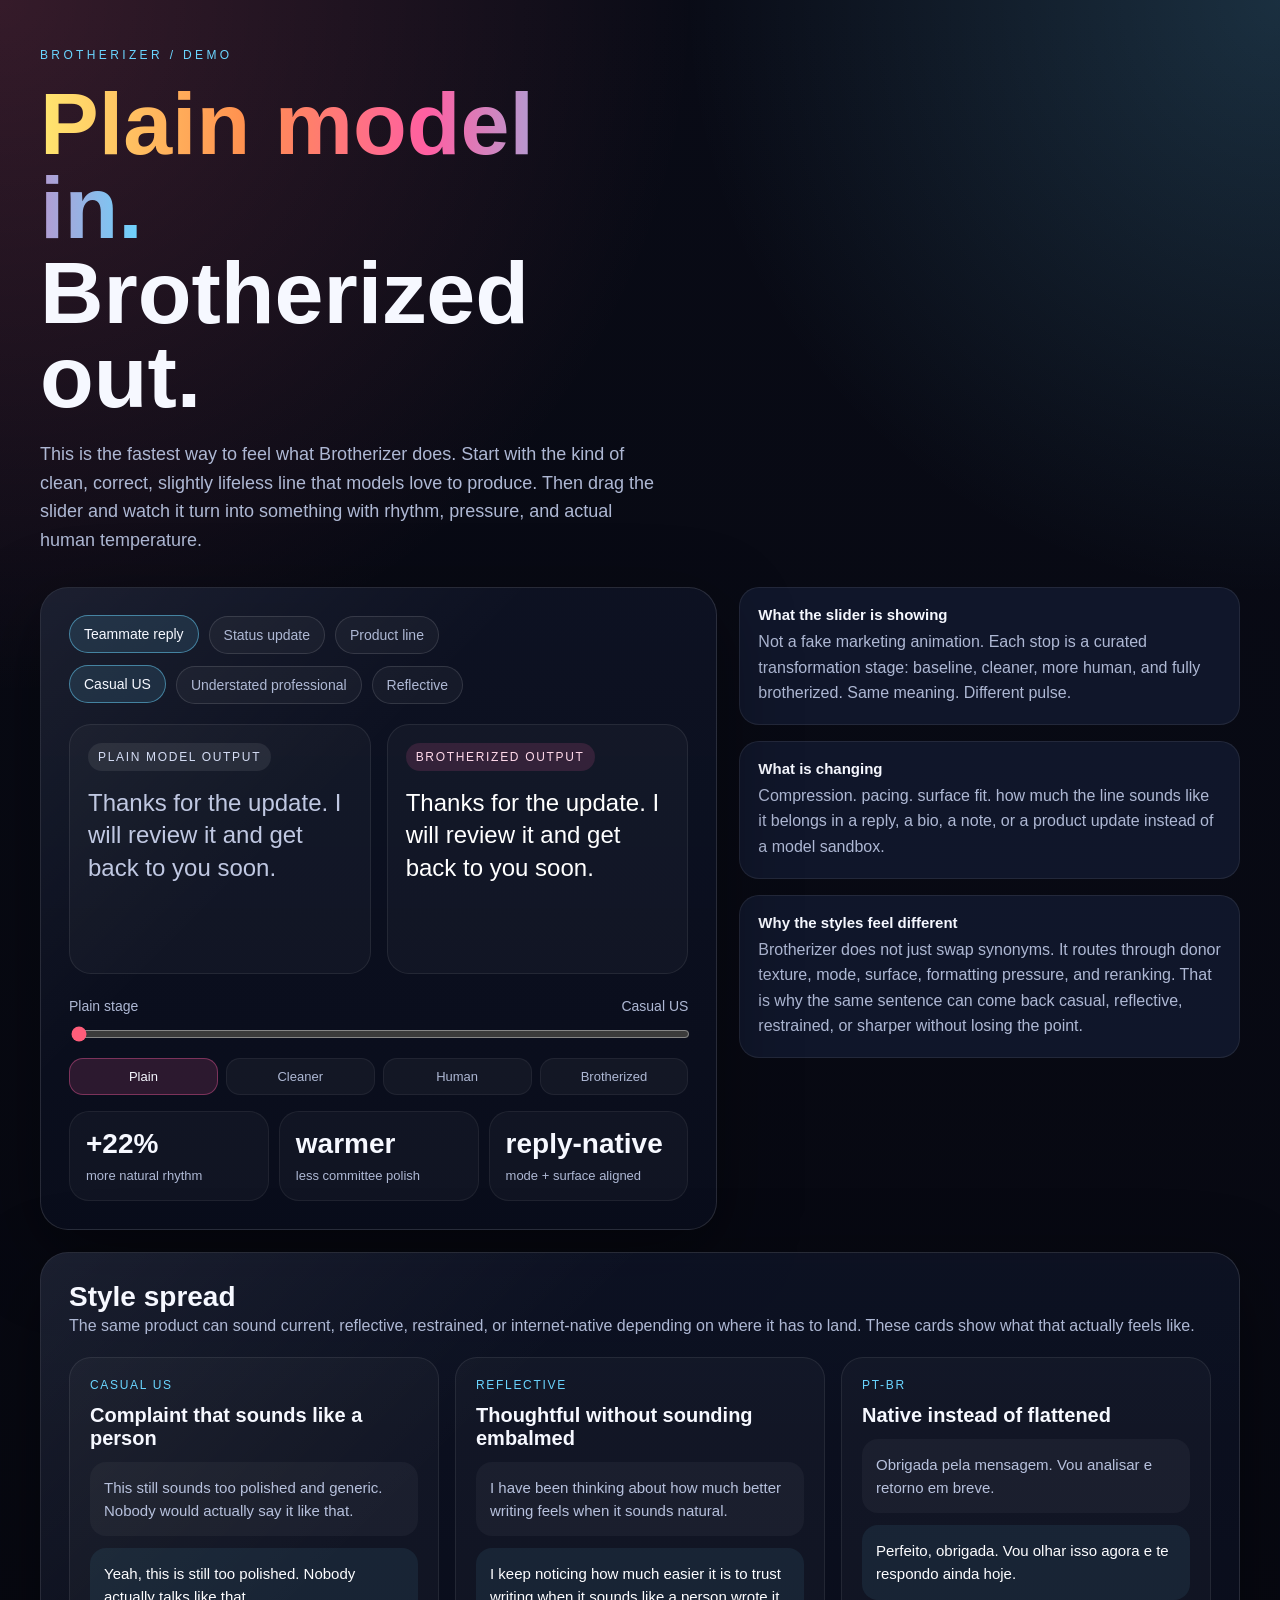
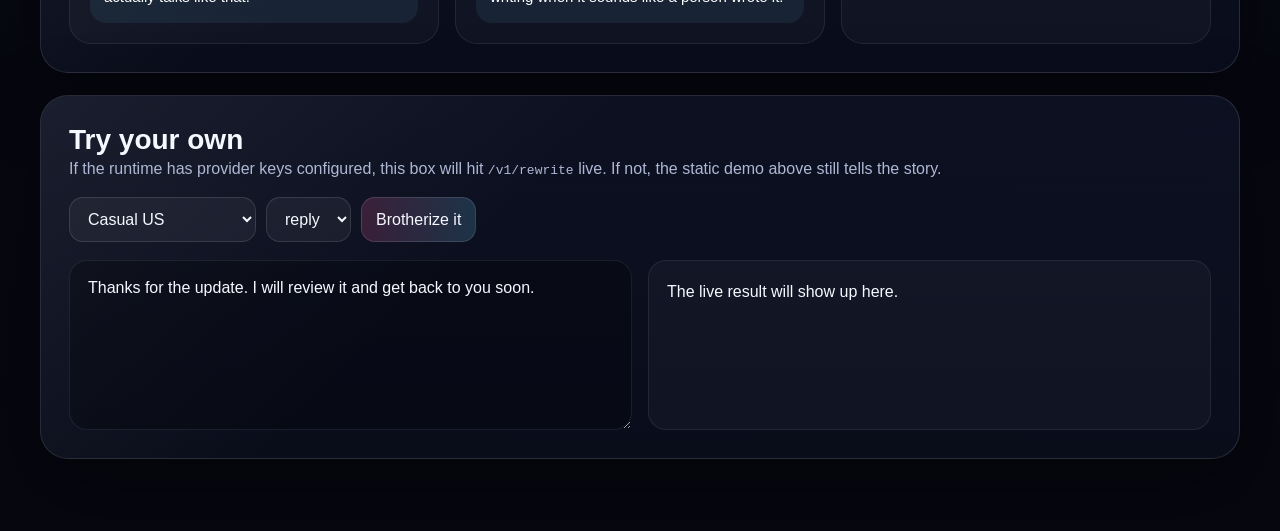
==== commit 9411ddef: "Revert "Simplify the /demo page so the product point lands faster" This reverts commit ad8a3a606dbc0" ====
--- a/brotherizer_assets/demo/index.html
+++ b/brotherizer_assets/demo/index.html
@@ -6,64 +6,62 @@
     <title>Brotherizer Demo</title>
     <style>
       :root {
-        --bg: #070a12;
-        --panel: rgba(13, 18, 32, 0.9);
-        --panel-soft: rgba(18, 25, 44, 0.74);
-        --line: rgba(255, 255, 255, 0.1);
-        --text: #f4f7ff;
-        --muted: #9eabc8;
-        --warm: #ff8a4c;
-        --cool: #79d7ff;
-        --glow: rgba(121, 215, 255, 0.16);
-        --shadow: 0 28px 80px rgba(0, 0, 0, 0.42);
+        --bg: #080914;
+        --panel: rgba(14, 19, 37, 0.86);
+        --panel-2: rgba(20, 28, 52, 0.72);
+        --line: rgba(255, 255, 255, 0.12);
+        --text: #f6f8ff;
+        --muted: #aeb8d4;
+        --warm: #ff9a47;
+        --hot: #ff5d7a;
+        --cool: #6ad5ff;
+        --lime: #9ff59f;
+        --shadow: 0 24px 80px rgba(0, 0, 0, 0.4);
       }
 
       * {
         box-sizing: border-box;
       }
 
-      html, body {
+      body {
         margin: 0;
-        min-height: 100%;
-      }
-
-      body {
         font-family: "Avenir Next", "Segoe UI Variable", "SF Pro Display", sans-serif;
         color: var(--text);
         background:
-          radial-gradient(circle at top left, rgba(255, 138, 76, 0.16), transparent 26%),
-          radial-gradient(circle at top right, rgba(121, 215, 255, 0.16), transparent 22%),
-          linear-gradient(180deg, #080a12 0%, #05070e 100%);
+          radial-gradient(circle at top left, rgba(255, 99, 132, 0.18), transparent 28%),
+          radial-gradient(circle at top right, rgba(106, 213, 255, 0.18), transparent 24%),
+          linear-gradient(180deg, #090b16 0%, #06070f 100%);
+        min-height: 100vh;
       }
 
       .shell {
-        width: min(1120px, calc(100vw - 24px));
+        width: min(1200px, calc(100vw - 32px));
         margin: 0 auto;
-        padding: 40px 0 72px;
+        padding: 48px 0 72px;
       }
 
       .hero {
         display: grid;
-        gap: 18px;
-        margin-bottom: 28px;
+        gap: 20px;
+        margin-bottom: 32px;
       }
 
       .eyebrow {
+        letter-spacing: 0.28em;
         text-transform: uppercase;
-        letter-spacing: 0.22em;
         font-size: 12px;
         color: var(--cool);
       }
 
       h1 {
+        font-size: clamp(42px, 7vw, 88px);
+        line-height: 0.96;
         margin: 0;
-        max-width: 10ch;
-        font-size: clamp(46px, 8vw, 92px);
-        line-height: 0.94;
+        max-width: 11ch;
       }
 
       .gradient {
-        background: linear-gradient(90deg, #ffe486 0%, #ff8a4c 42%, #ff5e86 66%, #79d7ff 100%);
+        background: linear-gradient(90deg, #ffe66f 0%, #ff8f4f 35%, #ff5fa2 65%, #6ad5ff 100%);
         -webkit-background-clip: text;
         background-clip: text;
         color: transparent;
@@ -71,24 +69,28 @@
 
       .lede {
         max-width: 62ch;
-        margin: 0;
         color: var(--muted);
         font-size: 18px;
-        line-height: 1.62;
-      }
-
-      .deck {
+        line-height: 1.6;
+        margin: 0;
+      }
+
+      .grid {
         display: grid;
-        grid-template-columns: minmax(0, 1fr) 300px;
-        gap: 18px;
+        gap: 22px;
+      }
+
+      .hero-grid {
+        grid-template-columns: 1.15fr 0.85fr;
+        align-items: start;
       }
 
       .panel {
         position: relative;
         overflow: hidden;
-        border-radius: 30px;
+        background: linear-gradient(180deg, var(--panel) 0%, rgba(10, 14, 28, 0.94) 100%);
         border: 1px solid var(--line);
-        background: linear-gradient(180deg, var(--panel) 0%, rgba(7, 10, 18, 0.98) 100%);
+        border-radius: 28px;
         box-shadow: var(--shadow);
       }
 
@@ -96,18 +98,19 @@
         content: "";
         position: absolute;
         inset: 0;
-        background: linear-gradient(135deg, rgba(255,255,255,0.07), transparent 38%);
+        background: linear-gradient(135deg, rgba(255,255,255,0.06), transparent 38%);
         pointer-events: none;
       }
 
       .panel-body {
         position: relative;
+        padding: 28px;
         z-index: 1;
-        padding: 24px;
       }
 
       .toolbar,
       .style-row,
+      .metrics,
       .playground-controls {
         display: flex;
         flex-wrap: wrap;
@@ -122,89 +125,87 @@
         border-radius: 999px;
         font-size: 14px;
         cursor: pointer;
-        transition: 180ms ease;
-      }
-
-      .chip.active,
-      .chip:hover {
+        transition: 160ms ease;
+      }
+
+      .chip:hover,
+      .chip.active {
         color: var(--text);
-        border-color: rgba(121, 215, 255, 0.45);
-        background: rgba(121, 215, 255, 0.12);
+        border-color: rgba(106, 213, 255, 0.5);
+        background: rgba(106, 213, 255, 0.12);
+        transform: translateY(-1px);
       }
 
       .comparison {
         display: grid;
         grid-template-columns: repeat(2, minmax(0, 1fr));
-        gap: 14px;
-        margin-top: 18px;
+        gap: 16px;
+        margin-top: 20px;
       }
 
       .copy-card {
         min-height: 250px;
+        border: 1px solid rgba(255,255,255,0.08);
+        background: rgba(255,255,255,0.03);
+        border-radius: 22px;
         padding: 18px;
-        border-radius: 22px;
-        background: rgba(255,255,255,0.03);
-        border: 1px solid rgba(255,255,255,0.06);
       }
 
       .copy-label {
         display: inline-block;
-        margin-bottom: 14px;
         padding: 7px 10px;
         border-radius: 999px;
         font-size: 12px;
         text-transform: uppercase;
         letter-spacing: 0.14em;
-      }
-
-      .before-label {
+        margin-bottom: 16px;
+      }
+
+      .copy-label.before {
         background: rgba(255,255,255,0.08);
-        color: #d7ddf3;
-      }
-
-      .after-label {
-        background: rgba(255, 138, 76, 0.14);
-        color: #ffd8c2;
+        color: #d5ddf5;
+      }
+
+      .copy-label.after {
+        background: rgba(255, 95, 162, 0.14);
+        color: #ffd9ea;
       }
 
       .copy-text {
+        font-size: 24px;
+        line-height: 1.35;
         margin: 0;
-        font-size: 24px;
-        line-height: 1.38;
         white-space: pre-wrap;
       }
 
-      .before-text {
-        color: #bcc6df;
-      }
-
-      .after-text {
-        color: #fff;
-      }
-
-      .slider-wrap {
-        margin-top: 20px;
-        padding: 18px;
-        border-radius: 22px;
-        background: rgba(255,255,255,0.03);
-        border: 1px solid rgba(255,255,255,0.06);
-      }
-
-      .slider-head {
+      .copy-text.before {
+        color: #c0c8e2;
+      }
+
+      .copy-text.after {
+        color: #ffffff;
+      }
+
+      .stage-wrap {
+        margin-top: 24px;
+      }
+
+      .stage-meta {
         display: flex;
         justify-content: space-between;
-        gap: 12px;
-        margin-bottom: 12px;
+        align-items: center;
+        gap: 16px;
+        margin-bottom: 10px;
+        font-size: 14px;
         color: var(--muted);
-        font-size: 14px;
       }
 
       input[type="range"] {
         width: 100%;
-        accent-color: var(--warm);
-      }
-
-      .stage-row {
+        accent-color: var(--hot);
+      }
+
+      .stage-pills {
         display: grid;
         grid-template-columns: repeat(4, minmax(0, 1fr));
         gap: 8px;
@@ -212,72 +213,91 @@
       }
 
       .stage-pill {
+        text-align: center;
         padding: 10px 8px;
         border-radius: 14px;
-        text-align: center;
+        background: rgba(255,255,255,0.04);
+        border: 1px solid rgba(255,255,255,0.06);
+        color: var(--muted);
         font-size: 13px;
-        color: var(--muted);
-        background: rgba(255,255,255,0.03);
-        border: 1px solid rgba(255,255,255,0.05);
       }
 
       .stage-pill.active {
         color: var(--text);
-        background: rgba(255, 138, 76, 0.14);
-        border-color: rgba(255, 138, 76, 0.4);
-      }
-
-      .note-stack {
+        background: rgba(255, 95, 162, 0.14);
+        border-color: rgba(255, 95, 162, 0.38);
+      }
+
+      .metrics {
+        margin-top: 16px;
+      }
+
+      .metric {
+        flex: 1 1 0;
+        min-width: 120px;
+        padding: 16px;
+        border-radius: 20px;
+        background: rgba(255,255,255,0.03);
+        border: 1px solid rgba(255,255,255,0.06);
+      }
+
+      .metric strong {
+        display: block;
+        font-size: 28px;
+        margin-bottom: 6px;
+        color: var(--text);
+      }
+
+      .metric span {
+        color: var(--muted);
+        font-size: 13px;
+      }
+
+      .aside-copy {
         display: grid;
-        gap: 14px;
-      }
-
-      .mini {
-        padding: 18px;
-        border-radius: 20px;
-        background: var(--panel-soft);
-        border: 1px solid rgba(255,255,255,0.06);
-      }
-
-      .mini strong {
-        display: block;
-        margin-bottom: 6px;
-        font-size: 15px;
-      }
-
-      .mini p {
+        gap: 16px;
+      }
+
+      .aside-copy h2,
+      .gallery h2,
+      .playground h2 {
         margin: 0;
-        color: var(--muted);
-        line-height: 1.58;
-      }
-
-      .section {
-        margin-top: 18px;
-      }
-
-      .section h2 {
-        margin: 0 0 8px;
         font-size: 28px;
       }
 
-      .section p {
+      .aside-copy p,
+      .gallery p,
+      .playground p {
         margin: 0;
         color: var(--muted);
         line-height: 1.6;
       }
 
-      .gallery {
+      .signal-card {
+        padding: 18px;
+        border-radius: 20px;
+        background: var(--panel-2);
+        border: 1px solid rgba(255,255,255,0.08);
+      }
+
+      .signal-card strong {
+        display: block;
+        font-size: 15px;
+        margin-bottom: 6px;
+      }
+
+      .gallery-grid {
         display: grid;
         grid-template-columns: repeat(3, minmax(0, 1fr));
-        gap: 14px;
+        gap: 16px;
         margin-top: 18px;
       }
 
       .gallery-card {
-        padding: 18px;
+        padding: 20px;
         border-radius: 22px;
+        border: 1px solid rgba(255,255,255,0.08);
         background: rgba(255,255,255,0.03);
-        border: 1px solid rgba(255,255,255,0.06);
       }
 
       .gallery-card .mode {
@@ -288,85 +308,91 @@
       }
 
       .gallery-card h3 {
-        margin: 10px 0 12px;
+        margin: 12px 0 10px;
         font-size: 20px;
       }
 
-      .baseline,
-      .result {
-        margin-top: 10px;
+      .gallery-card .baseline,
+      .gallery-card .result {
         padding: 14px;
         border-radius: 16px;
+        margin-top: 12px;
+        font-size: 15px;
         line-height: 1.55;
-        font-size: 15px;
-      }
-
-      .baseline {
+      }
+
+      .gallery-card .baseline {
         background: rgba(255,255,255,0.04);
-        color: #bcc6df;
-      }
-
-      .result {
-        background: rgba(121, 215, 255, 0.08);
+        color: #b7c1dd;
+      }
+
+      .gallery-card .result {
+        background: rgba(106, 213, 255, 0.08);
+        color: #fdfdff;
       }
 
       .playground-grid {
         display: grid;
-        grid-template-columns: repeat(2, minmax(0, 1fr));
-        gap: 14px;
+        grid-template-columns: 1fr 1fr;
+        gap: 16px;
         margin-top: 18px;
-      }
-
-      textarea,
-      .playground-output {
-        min-height: 180px;
-        padding: 18px;
-        border-radius: 20px;
-        border: 1px solid rgba(255,255,255,0.06);
-        background: rgba(255,255,255,0.03);
-        font: inherit;
-        line-height: 1.55;
       }
 
       textarea {
         width: 100%;
+        min-height: 170px;
         resize: vertical;
+        padding: 18px;
+        border-radius: 18px;
+        border: 1px solid rgba(255,255,255,0.08);
+        background: rgba(0,0,0,0.24);
         color: var(--text);
-      }
-
-      .playground-output {
-        white-space: pre-wrap;
+        font: inherit;
       }
 
       select,
       button {
-        padding: 12px 14px;
         border-radius: 14px;
-        border: 1px solid rgba(255,255,255,0.08);
+        border: 1px solid rgba(255,255,255,0.12);
         background: rgba(255,255,255,0.05);
         color: var(--text);
+        padding: 12px 14px;
         font: inherit;
       }
 
       button {
-        background: linear-gradient(90deg, rgba(255,138,76,0.16), rgba(121,215,255,0.16));
+        background: linear-gradient(90deg, rgba(255,95,162,0.18), rgba(106,213,255,0.18));
         cursor: pointer;
       }
 
+      button:hover {
+        transform: translateY(-1px);
+      }
+
+      .playground-output {
+        min-height: 170px;
+        padding: 18px;
+        border-radius: 18px;
+        border: 1px solid rgba(255,255,255,0.08);
+        background: rgba(255,255,255,0.03);
+        white-space: pre-wrap;
+        line-height: 1.6;
+      }
+
       .flash {
-        animation: drift 280ms ease;
-      }
-
-      @keyframes drift {
-        0% { transform: translateY(8px); opacity: 0.45; }
+        animation: pulse 320ms ease;
+      }
+
+      @keyframes pulse {
+        0% { transform: translateY(6px); opacity: 0.45; }
         100% { transform: translateY(0); opacity: 1; }
       }
 
       @media (max-width: 980px) {
-        .deck,
+        .hero-grid,
         .comparison,
-        .gallery,
-        .playground-grid {
+        .playground-grid,
+        .gallery-grid {
           grid-template-columns: 1fr;
         }
 
@@ -381,13 +407,13 @@
     <main class="shell">
       <section class="hero">
         <div class="eyebrow">Brotherizer / Demo</div>
-        <h1><span class="gradient">Watch the line wake up.</span></h1>
+        <h1><span class="gradient">Plain model in.</span> Brotherized out.</h1>
         <p class="lede">
-          Start with the kind of sentence a model gets technically right and emotionally wrong. Slide through the stages, switch styles, and feel what changes when the copy stops sounding managed and starts sounding meant.
+          This is the fastest way to feel what Brotherizer does. Start with the kind of clean, correct, slightly lifeless line that models love to produce. Then drag the slider and watch it turn into something with rhythm, pressure, and actual human temperature.
         </p>
       </section>
 
-      <section class="deck">
+      <section class="grid hero-grid">
         <article class="panel">
           <div class="panel-body">
             <div class="toolbar" id="example-tabs"></div>
@@ -395,54 +421,69 @@
 
             <div class="comparison">
               <div class="copy-card">
-                <span class="copy-label before-label">Plain model output</span>
-                <p class="copy-text before-text" id="before-text"></p>
+                <span class="copy-label before">Plain model output</span>
+                <p class="copy-text before" id="before-text"></p>
               </div>
               <div class="copy-card">
-                <span class="copy-label after-label">Brotherized output</span>
-                <p class="copy-text after-text flash" id="after-text"></p>
+                <span class="copy-label after">Brotherized output</span>
+                <p class="copy-text after flash" id="after-text"></p>
               </div>
             </div>
 
-            <div class="slider-wrap">
-              <div class="slider-head">
-                <span id="stage-label">Plain stage</span>
+            <div class="stage-wrap">
+              <div class="stage-meta">
+                <span id="stage-label">Stage 1 / 4</span>
                 <span id="style-caption">Casual US</span>
               </div>
               <input id="intensity" type="range" min="0" max="3" step="1" value="0" />
-              <div class="stage-row" id="stage-pills"></div>
+              <div class="stage-pills" id="stage-pills"></div>
+            </div>
+
+            <div class="metrics">
+              <div class="metric">
+                <strong id="metric-rhythm">+18%</strong>
+                <span>more natural rhythm</span>
+              </div>
+              <div class="metric">
+                <strong id="metric-heat">warmer</strong>
+                <span>less committee polish</span>
+              </div>
+              <div class="metric">
+                <strong id="metric-style">on-voice</strong>
+                <span>mode + surface aligned</span>
+              </div>
             </div>
           </div>
         </article>
 
-        <aside class="note-stack">
-          <div class="mini">
-            <strong>What the slider is doing</strong>
-            <p>It is not fake animation. Each stop moves the line from plain, to cleaned up, to more human, to fully brotherized. Same idea. Better pulse.</p>
+        <aside class="aside-copy">
+          <div class="signal-card">
+            <strong>What the slider is showing</strong>
+            <p>Not a fake marketing animation. Each stop is a curated transformation stage: baseline, cleaner, more human, and fully brotherized. Same meaning. Different pulse.</p>
           </div>
-          <div class="mini">
-            <strong>What actually changes</strong>
-            <p>Rhythm, compression, surface fit, and how much the sentence sounds like it belongs in a reply, a note, or a product update instead of a model sandbox.</p>
+          <div class="signal-card">
+            <strong>What is changing</strong>
+            <p>Compression. pacing. surface fit. how much the line sounds like it belongs in a reply, a bio, a note, or a product update instead of a model sandbox.</p>
           </div>
-          <div class="mini">
-            <strong>Why the styles differ</strong>
-            <p>Brotherizer routes through donor texture, mode, surface, formatting pressure, and reranking. That is why the same sentence can come back casual, reflective, restrained, or sharper without losing the point.</p>
+          <div class="signal-card">
+            <strong>Why the styles feel different</strong>
+            <p>Brotherizer does not just swap synonyms. It routes through donor texture, mode, surface, formatting pressure, and reranking. That is why the same sentence can come back casual, reflective, restrained, or sharper without losing the point.</p>
           </div>
         </aside>
       </section>
 
-      <section class="panel section">
+      <section class="panel gallery" style="margin-top: 22px;">
         <div class="panel-body">
           <h2>Style spread</h2>
-          <p>A few examples make the point faster than a hundred adjectives.</p>
-          <div class="gallery" id="gallery-grid"></div>
+          <p>The same product can sound current, reflective, restrained, or internet-native depending on where it has to land. These cards show what that actually feels like.</p>
+          <div class="gallery-grid" id="gallery-grid"></div>
         </div>
       </section>
 
-      <section class="panel section">
+      <section class="panel playground" style="margin-top: 22px;">
         <div class="panel-body">
           <h2>Try your own</h2>
-          <p>If the runtime has provider keys configured, this calls <code>/v1/rewrite</code> live. If not, the demo above still tells the story.</p>
+          <p>If the runtime has provider keys configured, this box will hit <code>/v1/rewrite</code> live. If not, the static demo above still tells the story.</p>
           <div class="playground-controls" style="margin-top: 16px;">
             <select id="playground-mode">
               <option value="casual_us_human_mode">Casual US</option>
@@ -474,6 +515,7 @@
           styles: {
             casual: {
               label: "Casual US",
+              metrics: ["+22%", "warmer", "reply-native"],
               stages: [
                 "Thanks for the update. I will review it and get back to you soon.",
                 "Thanks for the update. I'll review it and get back to you soon.",
@@ -483,6 +525,7 @@
             },
             pro: {
               label: "Understated professional",
+              metrics: ["+11%", "calmer", "cleaner"],
               stages: [
                 "Thanks for the update. I will review it and get back to you soon.",
                 "Thanks for the update. I'll review it and get back to you shortly.",
@@ -492,6 +535,7 @@
             },
             reflective: {
               label: "Reflective",
+              metrics: ["+15%", "softer", "note-like"],
               stages: [
                 "Thanks for the update. I will review it and get back to you soon.",
                 "Thanks for the update. I'll sit with it for a bit and come back to you soon.",
@@ -507,6 +551,7 @@
           styles: {
             pro: {
               label: "Professional",
+              metrics: ["+14%", "clearer", "leadership-safe"],
               stages: [
                 "The project is progressing as expected and remains on schedule.",
                 "The project is progressing on schedule and remains in good shape.",
@@ -516,6 +561,7 @@
             },
             casual: {
               label: "Direct",
+              metrics: ["+19%", "sharper", "less brochure"],
               stages: [
                 "The project is progressing as expected and remains on schedule.",
                 "The project is moving fine and it's still on schedule.",
@@ -525,6 +571,7 @@
             },
             reflective: {
               label: "Reflective",
+              metrics: ["+10%", "warmer", "less corporate"],
               stages: [
                 "The project is progressing as expected and remains on schedule.",
                 "The project is moving the way we hoped, and the schedule is still holding.",
@@ -540,6 +587,7 @@
           styles: {
             casual: {
               label: "Product punch",
+              metrics: ["+26%", "more alive", "demo-ready"],
               stages: [
                 "This tool helps improve text quality across different use cases.",
                 "This tool helps text read better across different use cases.",
@@ -549,6 +597,7 @@
             },
             pro: {
               label: "Professional",
+              metrics: ["+17%", "clearer", "buyer-safe"],
               stages: [
                 "This tool helps improve text quality across different use cases.",
                 "This tool helps improve how text reads across different use cases.",
@@ -558,6 +607,7 @@
             },
             ptbr: {
               label: "PT-BR",
+              metrics: ["+24%", "mais vivo", "mais nativo"],
               stages: [
                 "Esta ferramenta ajuda a melhorar a qualidade do texto em diferentes contextos.",
                 "Essa ferramenta ajuda o texto a soar melhor em diferentes contextos.",
@@ -604,6 +654,9 @@
       const styleCaption = document.getElementById("style-caption");
       const stagePills = document.getElementById("stage-pills");
       const galleryGrid = document.getElementById("gallery-grid");
+      const metricRhythm = document.getElementById("metric-rhythm");
+      const metricHeat = document.getElementById("metric-heat");
+      const metricStyle = document.getElementById("metric-style");
 
       function renderExampleTabs() {
         exampleTabs.innerHTML = "";
@@ -667,16 +720,22 @@
       function render() {
         const demo = DEMOS[exampleIndex];
         const style = demo.styles[styleKey];
-        beforeText.textContent = style.stages[0];
+        const baseline = style.stages[0];
+        const current = style.stages[stageIndex];
+
+        renderExampleTabs();
+        renderStyleTabs();
+        renderStagePills();
+        beforeText.textContent = baseline;
         afterText.classList.remove("flash");
         void afterText.offsetWidth;
-        afterText.textContent = style.stages[stageIndex];
+        afterText.textContent = current;
         afterText.classList.add("flash");
         stageLabel.textContent = `${stageNames[stageIndex]} stage`;
         styleCaption.textContent = style.label;
-        renderExampleTabs();
-        renderStyleTabs();
-        renderStagePills();
+        metricRhythm.textContent = style.metrics[0];
+        metricHeat.textContent = style.metrics[1];
+        metricStyle.textContent = style.metrics[2];
       }
 
       slider.addEventListener("input", (event) => {
